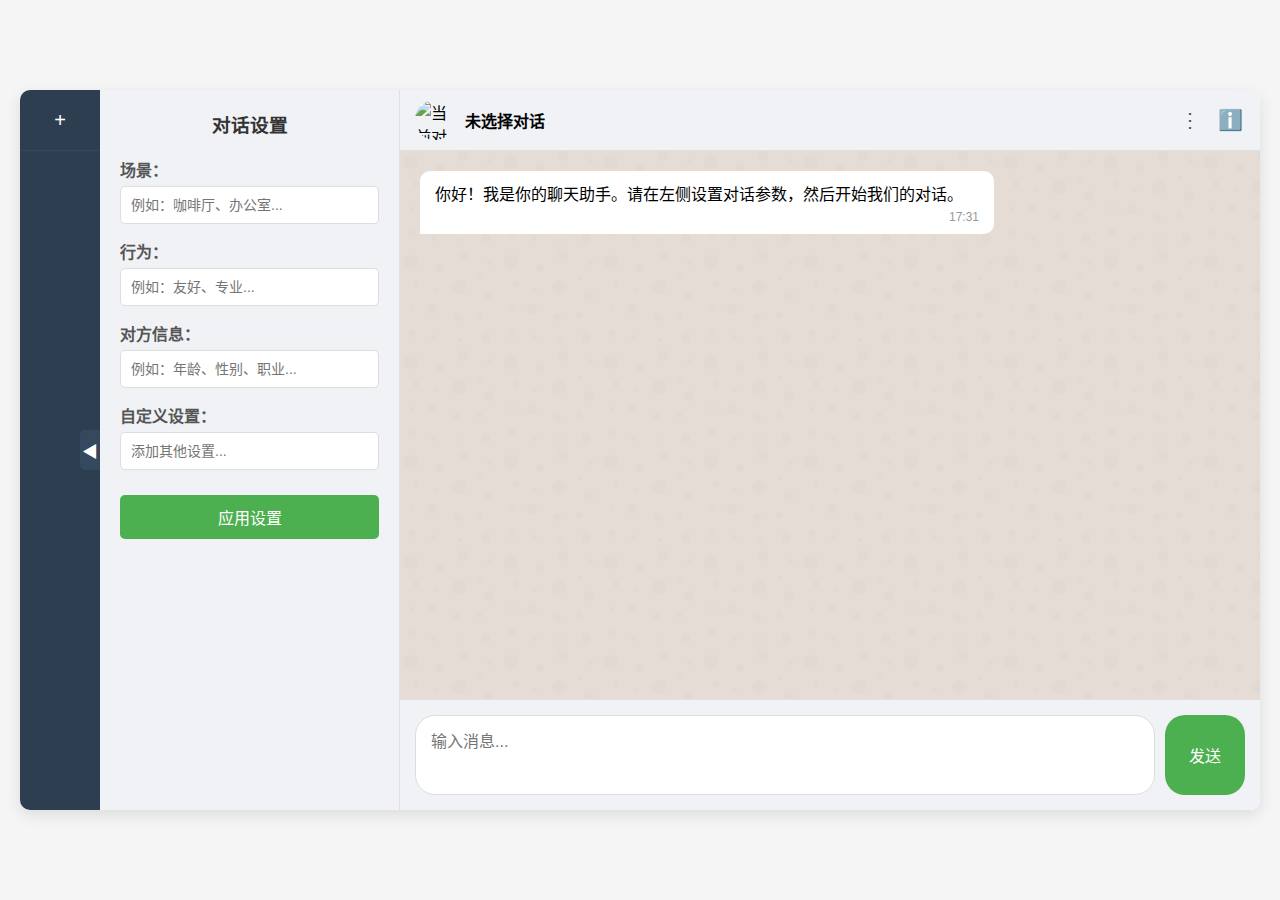
==== chat-interface.html @ cf17457c "Add files via upload" ====
<!DOCTYPE html>
<html lang="zh-CN">
<head>
    <meta charset="UTF-8">
    <meta name="viewport" content="width=device-width, initial-scale=1.0">
    <title>聊天界面</title>
    <link rel="stylesheet" href="chat-interface.css">
</head>
<body>
    <div class="app-container">
        <!-- 对话列表侧边栏 -->
        <div class="conversations-sidebar" id="conversations-sidebar">
            <div class="sidebar-header">
                <h3>对话列表</h3>
                <button id="new-conversation-btn" class="icon-button" title="新建对话">+</button>
            </div>
            
            <div class="conversations-list" id="conversations-list">
                <!-- 对话列表将在这里动态添加 -->
            </div>
            
            <div class="sidebar-toggle" id="sidebar-toggle">
                <span class="toggle-icon">◀</span>
            </div>
        </div>

        <!-- 主聊天区域 -->
        <div class="chat-container">
            <!-- 对话详情面板 (默认隐藏) -->
            <div class="conversation-details" id="conversation-details">
                <div class="details-header">
                    <button class="back-button" id="details-back-button">返回</button>
                    <h3>对话详情</h3>
                </div>
                <div class="details-content">
                    <div class="avatar-container">
                        <img id="details-avatar" src="default-avatar.png" alt="头像">
                        <button id="change-avatar-btn" class="small-button">更换头像</button>
                        <input type="file" id="avatar-upload" accept="image/*" style="display: none;">
                    </div>
                    <div class="details-info">
                        <div class="info-item">
                            <label for="details-name">名称：</label>
                            <input type="text" id="details-name">
                        </div>
                        <div class="info-item">
                            <label for="details-note">备注：</label>
                            <textarea id="details-note" rows="3"></textarea>
                        </div>
                    </div>
                    <button id="save-details-btn" class="primary-button">保存</button>
                    <button id="continue-chat-btn" class="primary-button">继续聊天</button>
                    <button id="delete-conversation-btn" class="danger-button">删除联系人</button>
                </div>
            </div>

            <div class="settings-panel">
                <h3>对话设置</h3>
                <div class="setting-item">
                    <label for="scene">场景：</label>
                    <input type="text" id="scene" placeholder="例如：咖啡厅、办公室...">
                </div>
                <div class="setting-item">
                    <label for="behavior">行为：</label>
                    <input type="text" id="behavior" placeholder="例如：友好、专业...">
                </div>
                <div class="setting-item">
                    <label for="partner-info">对方信息：</label>
                    <input type="text" id="partner-info" placeholder="例如：年龄、性别、职业...">
                </div>
                <div class="setting-item">
                    <label for="custom-setting">自定义设置：</label>
                    <input type="text" id="custom-setting" placeholder="添加其他设置...">
                </div>
                <button id="apply-settings">应用设置</button>
            </div>

            <div class="chat-area">
                <div class="chat-header" id="chat-header">
                    <div class="current-conversation-info">
                        <img id="current-avatar" src="default-avatar.png" alt="当前对话头像">
                        <span id="current-name">未选择对话</span>
                    </div>
                    <div class="chat-header-actions">
                        <button id="message-actions-btn" class="icon-button" title="消息操作">⋮</button>
                        <div class="message-actions-dropdown" id="message-actions-dropdown">
                            <div class="dropdown-item" id="select-messages-btn">选择消息</div>
                            <div class="dropdown-item" id="clear-all-messages-btn">清空所有消息</div>
                        </div>
                        <button id="view-details-btn" class="icon-button" title="查看详情">ℹ️</button>
                    </div>
                </div>
                
                <div class="chat-messages" id="chat-messages">
                    <!-- 消息将在这里动态添加 -->
                </div>
                
                <div class="message-selection-toolbar" id="message-selection-toolbar">
                    <span id="selected-count">已选择 0 条消息</span>
                    <button id="delete-selected-btn" class="small-button danger-button">删除所选</button>
                    <button id="cancel-selection-btn" class="small-button">取消</button>
                </div>
                
                <div class="chat-input-container">
                    <textarea id="message-input" placeholder="输入消息..." rows="3"></textarea>
                    <button id="send-button">发送</button>
                </div>
            </div>
        </div>
    </div>

    <!-- 新建对话模态框 -->
    <div class="modal" id="new-conversation-modal">
        <div class="modal-content">
            <div class="modal-header">
                <h3>新建对话</h3>
                <span class="close-modal" id="close-new-conversation-modal">&times;</span>
            </div>
            <div class="modal-body">
                <div class="form-group">
                    <label for="new-conversation-name">名称：</label>
                    <input type="text" id="new-conversation-name" placeholder="输入对话名称">
                </div>
                <div class="form-group">
                    <label for="new-conversation-avatar">头像：</label>
                    <div class="avatar-preview">
                        <img id="new-avatar-preview" src="default-avatar.png" alt="头像预览">
                        <button id="select-avatar-btn" class="small-button">选择头像</button>
                        <input type="file" id="new-avatar-upload" accept="image/*" style="display: none;">
                    </div>
                </div>
                <div class="form-group">
                    <label for="new-conversation-note">备注：</label>
                    <textarea id="new-conversation-note" rows="3" placeholder="添加备注信息（可选）"></textarea>
                </div>
            </div>
            <div class="modal-footer">
                <button id="create-conversation-btn" class="primary-button">创建</button>
                <button id="cancel-create-btn" class="secondary-button">取消</button>
            </div>
        </div>
    </div>

    <!-- 确认删除对话模态框 -->
    <div class="modal" id="confirm-delete-modal">
        <div class="modal-content">
            <div class="modal-header">
                <h3>确认删除</h3>
                <span class="close-modal" id="close-confirm-modal">&times;</span>
            </div>
            <div class="modal-body">
                <p id="confirm-delete-message">确定要删除此联系人吗？此操作将删除所有相关信息，且不可恢复。</p>
            </div>
            <div class="modal-footer">
                <button id="confirm-delete-btn" class="danger-button">删除</button>
                <button id="cancel-delete-btn" class="secondary-button">取消</button>
            </div>
        </div>
    </div>

    <script src="chat-interface.js"></script>
</body>
</html>
---- chat-interface.css ----
* {
    margin: 0;
    padding: 0;
    box-sizing: border-box;
    font-family: 'Arial', sans-serif;
}

body {
    background-color: #f5f5f5;
    display: flex;
    justify-content: center;
    align-items: center;
    min-height: 100vh;
    padding: 20px;
}

/* 应用容器 */
.app-container {
    display: flex;
    width: 100%;
    max-width: 1400px;
    height: 80vh;
    background-color: #fff;
    border-radius: 10px;
    box-shadow: 0 5px 15px rgba(0, 0, 0, 0.1);
    overflow: hidden;
}

/* 对话列表侧边栏 */
.conversations-sidebar {
    width: 80px;
    background-color: #2c3e50;
    color: white;
    position: relative;
    transition: width 0.3s ease;
    overflow: hidden;
}

.conversations-sidebar.expanded {
    width: 250px;
}

.sidebar-header {
    padding: 15px;
    display: flex;
    justify-content: space-between;
    align-items: center;
    border-bottom: 1px solid #34495e;
}

.sidebar-header h3 {
    display: none;
    margin: 0;
}

.conversations-sidebar.expanded .sidebar-header h3 {
    display: block;
}

.conversations-list {
    overflow-y: auto;
    height: calc(100% - 60px);
}

.conversation-item {
    display: flex;
    align-items: center;
    padding: 10px 15px;
    cursor: pointer;
    transition: background-color 0.2s;
    border-bottom: 1px solid #34495e;
    position: relative;
}

.conversation-item:hover {
    background-color: #34495e;
}

.conversation-item.active {
    background-color: #3498db;
}

.conversation-avatar {
    width: 50px;
    height: 50px;
    border-radius: 50%;
    object-fit: cover;
    border: 2px solid #fff;
}

.conversation-info {
    margin-left: 10px;
    display: none;
    white-space: nowrap;
    overflow: hidden;
    text-overflow: ellipsis;
    flex: 1;
}

.conversations-sidebar.expanded .conversation-info {
    display: block;
}

.conversation-name {
    font-weight: bold;
    font-size: 16px;
}

.conversation-note {
    font-size: 12px;
    color: #ecf0f1;
    margin-top: 3px;
}

.sidebar-toggle {
    position: absolute;
    right: 0;
    top: 50%;
    transform: translateY(-50%);
    width: 20px;
    height: 40px;
    background-color: #34495e;
    display: flex;
    justify-content: center;
    align-items: center;
    cursor: pointer;
    border-top-left-radius: 5px;
    border-bottom-left-radius: 5px;
}

.toggle-icon {
    color: white;
    transition: transform 0.3s;
}

.conversations-sidebar.expanded .toggle-icon {
    transform: rotate(180deg);
}

/* 聊天容器 */
.chat-container {
    flex: 1;
    display: flex;
    position: relative;
    background-color: #fff;
}

/* 对话详情面板 */
.conversation-details {
    position: absolute;
    top: 0;
    left: 0;
    width: 100%;
    height: 100%;
    background-color: #fff;
    z-index: 10;
    display: none;
    flex-direction: column;
}

.details-header {
    padding: 15px;
    background-color: #f0f2f5;
    display: flex;
    align-items: center;
    border-bottom: 1px solid #e0e0e0;
}

.back-button {
    background: none;
    border: none;
    color: #3498db;
    cursor: pointer;
    font-size: 16px;
    margin-right: 15px;
}

.details-content {
    padding: 20px;
    display: flex;
    flex-direction: column;
    align-items: center;
    overflow-y: auto;
}

.avatar-container {
    display: flex;
    flex-direction: column;
    align-items: center;
    margin-bottom: 20px;
}

#details-avatar {
    width: 100px;
    height: 100px;
    border-radius: 50%;
    object-fit: cover;
    margin-bottom: 10px;
    border: 3px solid #3498db;
}

.details-info {
    width: 100%;
    max-width: 400px;
}

.info-item {
    margin-bottom: 15px;
}

.info-item label {
    display: block;
    margin-bottom: 5px;
    color: #555;
    font-weight: bold;
}

.info-item input, 
.info-item textarea {
    width: 100%;
    padding: 10px;
    border: 1px solid #ddd;
    border-radius: 5px;
    font-size: 14px;
}

/* 设置面板样式 */
.settings-panel {
    width: 300px;
    background-color: #f0f2f5;
    padding: 20px;
    border-right: 1px solid #e0e0e0;
    overflow-y: auto;
}

.settings-panel h3 {
    margin-bottom: 20px;
    color: #333;
    text-align: center;
}

.setting-item {
    margin-bottom: 15px;
}

.setting-item label {
    display: block;
    margin-bottom: 5px;
    color: #555;
    font-weight: bold;
}

.setting-item input {
    width: 100%;
    padding: 10px;
    border: 1px solid #ddd;
    border-radius: 5px;
    font-size: 14px;
}

#apply-settings {
    width: 100%;
    padding: 10px;
    background-color: #4CAF50;
    color: white;
    border: none;
    border-radius: 5px;
    cursor: pointer;
    font-size: 16px;
    margin-top: 10px;
    transition: background-color 0.3s;
}

#apply-settings:hover {
    background-color: #45a049;
}

/* 聊天区域样式 */
.chat-area {
    flex: 1;
    display: flex;
    flex-direction: column;
    background-color: #fff;
    position: relative;
}

/* 聊天头部 */
.chat-header {
    padding: 10px 15px;
    background-color: #f0f2f5;
    border-bottom: 1px solid #e0e0e0;
    display: flex;
    justify-content: space-between;
    align-items: center;
}

.current-conversation-info {
    display: flex;
    align-items: center;
}

#current-avatar {
    width: 40px;
    height: 40px;
    border-radius: 50%;
    object-fit: cover;
    margin-right: 10px;
}

#current-name {
    font-weight: bold;
    font-size: 16px;
}

.chat-header-actions {
    display: flex;
    align-items: center;
    position: relative;
}

.message-actions-dropdown {
    position: absolute;
    top: 100%;
    right: 0;
    background-color: white;
    border: 1px solid #e0e0e0;
    border-radius: 5px;
    box-shadow: 0 3px 10px rgba(0, 0, 0, 0.1);
    z-index: 5;
    min-width: 150px;
    display: none;
}

.message-actions-dropdown.show {
    display: block;
}

.dropdown-item {
    padding: 10px 15px;
    cursor: pointer;
    transition: background-color 0.2s;
}

.dropdown-item:hover {
    background-color: #f5f5f5;
}

.chat-messages {
    flex: 1;
    padding: 20px;
    overflow-y: auto;
    background-color: #e5ddd5;
    background-image: url("data:image/svg+xml,%3Csvg width='100' height='100' viewBox='0 0 100 100' xmlns='http://www.w3.org/2000/svg'%3E%3Cpath d='M11 18c3.866 0 7-3.134 7-7s-3.134-7-7-7-7 3.134-7 7 3.134 7 7 7zm48 25c3.866 0 7-3.134 7-7s-3.134-7-7-7-7 3.134-7 7 3.134 7 7 7zm-43-7c1.657 0 3-1.343 3-3s-1.343-3-3-3-3 1.343-3 3 1.343 3 3 3zm63 31c1.657 0 3-1.343 3-3s-1.343-3-3-3-3 1.343-3 3 1.343 3 3 3zM34 90c1.657 0 3-1.343 3-3s-1.343-3-3-3-3 1.343-3 3 1.343 3 3 3zm56-76c1.657 0 3-1.343 3-3s-1.343-3-3-3-3 1.343-3 3 1.343 3 3 3zM12 86c2.21 0 4-1.79 4-4s-1.79-4-4-4-4 1.79-4 4 1.79 4 4 4zm28-65c2.21 0 4-1.79 4-4s-1.79-4-4-4-4 1.79-4 4 1.79 4 4 4zm23-11c2.76 0 5-2.24 5-5s-2.24-5-5-5-5 2.24-5 5 2.24 5 5 5zm-6 60c2.21 0 4-1.79 4-4s-1.79-4-4-4-4 1.79-4 4 1.79 4 4 4zm29 22c2.76 0 5-2.24 5-5s-2.24-5-5-5-5 2.24-5 5 2.24 5 5 5zM32 63c2.76 0 5-2.24 5-5s-2.24-5-5-5-5 2.24-5 5 2.24 5 5 5zm57-13c2.76 0 5-2.24 5-5s-2.24-5-5-5-5 2.24-5 5 2.24 5 5 5zm-9-21c1.105 0 2-.895 2-2s-.895-2-2-2-2 .895-2 2 .895 2 2 2zM60 91c1.105 0 2-.895 2-2s-.895-2-2-2-2 .895-2 2 .895 2 2 2zM35 41c1.105 0 2-.895 2-2s-.895-2-2-2-2 .895-2 2 .895 2 2 2zM12 60c1.105 0 2-.895 2-2s-.895-2-2-2-2 .895-2 2 .895 2 2 2z' fill='%23bbb' fill-opacity='0.1' fill-rule='evenodd'/%3E%3C/svg%3E");
}

.message {
    max-width: 70%;
    margin-bottom: 15px;
    padding: 10px 15px;
    border-radius: 10px;
    position: relative;
    word-wrap: break-word;
    animation: fadeIn 0.3s ease;
    transition: background-color 0.2s;
}

.message.selectable {
    cursor: pointer;
}

.message.selectable:hover {
    opacity: 0.9;
}

.message.selected {
    border: 2px solid #3498db;
}

.message-checkbox {
    position: absolute;
    top: 10px;
    right: 10px;
    display: none;
    width: 20px;
    height: 20px;
}

.message.selectable .message-checkbox {
    display: block;
}

@keyframes fadeIn {
    from { opacity: 0; transform: translateY(10px); }
    to { opacity: 1; transform: translateY(0); }
}

.message-sent {
    background-color: #dcf8c6;
    margin-left: auto;
    border-bottom-right-radius: 0;
}

.message-received {
    background-color: #fff;
    margin-right: auto;
    border-bottom-left-radius: 0;
}

.message-time {
    font-size: 12px;
    color: #999;
    margin-top: 5px;
    text-align: right;
}

.message-selection-toolbar {
    display: none;
    padding: 10px 15px;
    background-color: #f0f2f5;
    border-top: 1px solid #e0e0e0;
    align-items: center;
    justify-content: space-between;
}

.message-selection-toolbar.show {
    display: flex;
}

#selected-count {
    font-size: 14px;
    color: #555;
}

.chat-input-container {
    display: flex;
    padding: 15px;
    background-color: #f0f2f5;
    border-top: 1px solid #e0e0e0;
}

#message-input {
    flex: 1;
    padding: 12px 15px;
    border: 1px solid #ddd;
    border-radius: 20px;
    resize: none;
    font-size: 16px;
    outline: none;
    transition: border-color 0.3s;
}

#message-input:focus {
    border-color: #4CAF50;
}

#send-button {
    width: 80px;
    margin-left: 10px;
    background-color: #4CAF50;
    color: white;
    border: none;
    border-radius: 20px;
    cursor: pointer;
    font-size: 16px;
    transition: background-color 0.3s;
}

#send-button:hover {
    background-color: #45a049;
}

/* 按钮样式 */
.icon-button {
    background: none;
    border: none;
    font-size: 20px;
    cursor: pointer;
    color: white;
    width: 30px;
    height: 30px;
    display: flex;
    justify-content: center;
    align-items: center;
    border-radius: 50%;
    transition: background-color 0.2s;
    margin-left: 10px;
}

.icon-button:hover {
    background-color: rgba(255, 255, 255, 0.2);
}

#view-details-btn, #message-actions-btn {
    color: #555;
}

#view-details-btn:hover, #message-actions-btn:hover {
    background-color: rgba(0, 0, 0, 0.1);
}

.small-button {
    padding: 5px 10px;
    background-color: #3498db;
    color: white;
    border: none;
    border-radius: 3px;
    cursor: pointer;
    font-size: 14px;
    margin-top: 5px;
    margin-left: 5px;
}

.small-button:hover {
    background-color: #2980b9;
}

.primary-button {
    padding: 10px 20px;
    background-color: #3498db;
    color: white;
    border: none;
    border-radius: 5px;
    cursor: pointer;
    font-size: 16px;
    margin-top: 15px;
    width: 100%;
    max-width: 400px;
}

.primary-button:hover {
    background-color: #2980b9;
}

.secondary-button {
    padding: 10px 20px;
    background-color: #95a5a6;
    color: white;
    border: none;
    border-radius: 5px;
    cursor: pointer;
    font-size: 16px;
    margin-top: 10px;
    width: 100%;
    max-width: 400px;
}

.secondary-button:hover {
    background-color: #7f8c8d;
}

.danger-button {
    padding: 10px 20px;
    background-color: #e74c3c;
    color: white;
    border: none;
    border-radius: 5px;
    cursor: pointer;
    font-size: 16px;
    margin-top: 15px;
    width: 100%;
    max-width: 400px;
}

.danger-button:hover {
    background-color: #c0392b;
}

.small-button.danger-button {
    background-color: #e74c3c;
    margin-top: 0;
}

.small-button.danger-button:hover {
    background-color: #c0392b;
}

/* 模态框样式 */
.modal {
    display: none;
    position: fixed;
    top: 0;
    left: 0;
    width: 100%;
    height: 100%;
    background-color: rgba(0, 0, 0, 0.5);
    z-index: 100;
    justify-content: center;
    align-items: center;
}

.modal-content {
    background-color: white;
    border-radius: 10px;
    width: 90%;
    max-width: 500px;
    max-height: 90vh;
    overflow-y: auto;
    box-shadow: 0 5px 15px rgba(0, 0, 0, 0.3);
}

.modal-header {
    padding: 15px;
    display: flex;
    justify-content: space-between;
    align-items: center;
    border-bottom: 1px solid #e0e0e0;
}

.modal-header h3 {
    margin: 0;
}

.close-modal {
    font-size: 24px;
    cursor: pointer;
    color: #555;
}

.modal-body {
    padding: 20px;
}

.modal-footer {
    padding: 15px;
    display: flex;
    flex-direction: column;
    align-items: center;
    border-top: 1px solid #e0e0e0;
}

.form-group {
    margin-bottom: 20px;
}

.form-group label {
    display: block;
    margin-bottom: 5px;
    font-weight: bold;
    color: #555;
}

.avatar-preview {
    display: flex;
    flex-direction: column;
    align-items: center;
}

#new-avatar-preview {
    width: 80px;
    height: 80px;
    border-radius: 50%;
    object-fit: cover;
    margin-bottom: 10px;
    border: 2px solid #3498db;
}

/* 响应式设计 */
@media (max-width: 768px) {
    .app-container {
        flex-direction: column;
        height: 90vh;
    }
    
    .conversations-sidebar {
        width: 100%;
        height: 60px;
        display: flex;
        flex-direction: row;
    }
    
    .conversations-sidebar.expanded {
        height: 250px;
    }
    
    .sidebar-header {
        width: 60px;
        border-right: 1px solid #34495e;
        border-bottom: none;
    }
    
    .conversations-list {
        display: flex;
        flex-wrap: wrap;
        height: auto;
        width: calc(100% - 60px);
    }
    
    .conversation-item {
        width: 60px;
        height: 60px;
        justify-content: center;
        padding: 5px;
        border-right: 1px solid #34495e;
        border-bottom: none;
    }
    
    .conversation-avatar {
        width: 40px;
        height: 40px;
    }
    
    .conversations-sidebar.expanded .conversation-item {
        width: 100%;
        height: auto;
        justify-content: flex-start;
    }
    
    .sidebar-toggle {
        display: none;
    }
    
    .settings-panel {
        width: 100%;
        max-height: 40%;
        border-right: none;
        border-bottom: 1px solid #e0e0e0;
    }
    
    .message {
        max-width: 85%;
    }
    
    .message-selection-toolbar {
        flex-direction: column;
        align-items: stretch;
    }
    
    .message-selection-toolbar button {
        margin-top: 5px;
    }
    
    #selected-count {
        margin-bottom: 5px;
    }
}
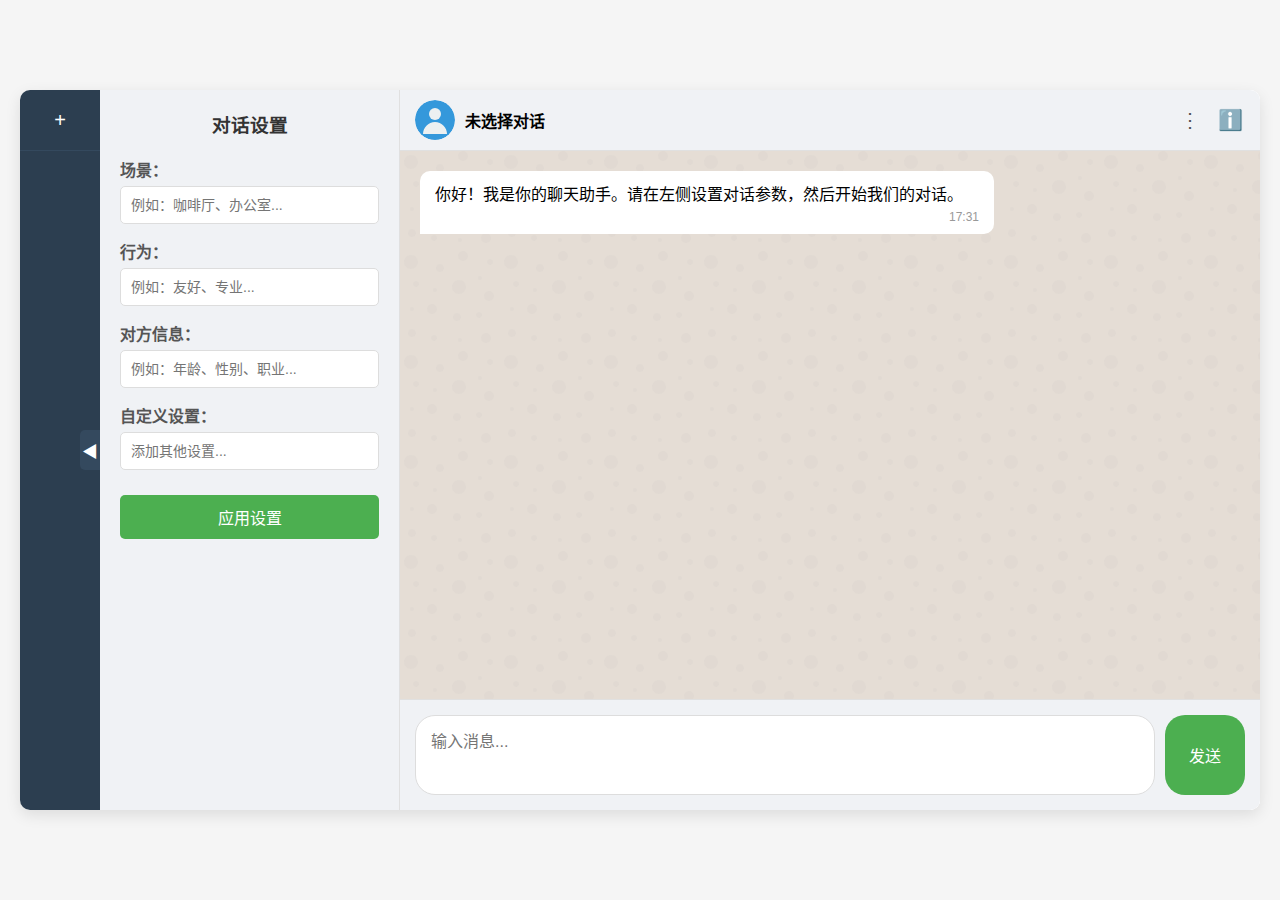
==== commit c7bda696: "chat-interface.html" ====
--- a/chat-interface.html
+++ b/chat-interface.html
@@ -34,7 +34,7 @@
                 </div>
                 <div class="details-content">
                     <div class="avatar-container">
-                        <img id="details-avatar" src="default-avatar.png" alt="头像">
+                        <img id="details-avatar" src="default-avatar.svg" alt="头像">
                         <button id="change-avatar-btn" class="small-button">更换头像</button>
                         <input type="file" id="avatar-upload" accept="image/*" style="display: none;">
                     </div>
@@ -78,7 +78,7 @@
             <div class="chat-area">
                 <div class="chat-header" id="chat-header">
                     <div class="current-conversation-info">
-                        <img id="current-avatar" src="default-avatar.png" alt="当前对话头像">
+                        <img id="current-avatar" src="default-avatar.svg" alt="当前对话头像">
                         <span id="current-name">未选择对话</span>
                     </div>
                     <div class="chat-header-actions">
@@ -124,7 +124,7 @@
                 <div class="form-group">
                     <label for="new-conversation-avatar">头像：</label>
                     <div class="avatar-preview">
-                        <img id="new-avatar-preview" src="default-avatar.png" alt="头像预览">
+                        <img id="new-avatar-preview" src="default-avatar.svg" alt="头像预览">
                         <button id="select-avatar-btn" class="small-button">选择头像</button>
                         <input type="file" id="new-avatar-upload" accept="image/*" style="display: none;">
                     </div>
@@ -160,4 +160,4 @@
 
     <script src="chat-interface.js"></script>
 </body>
-</html> +</html> 
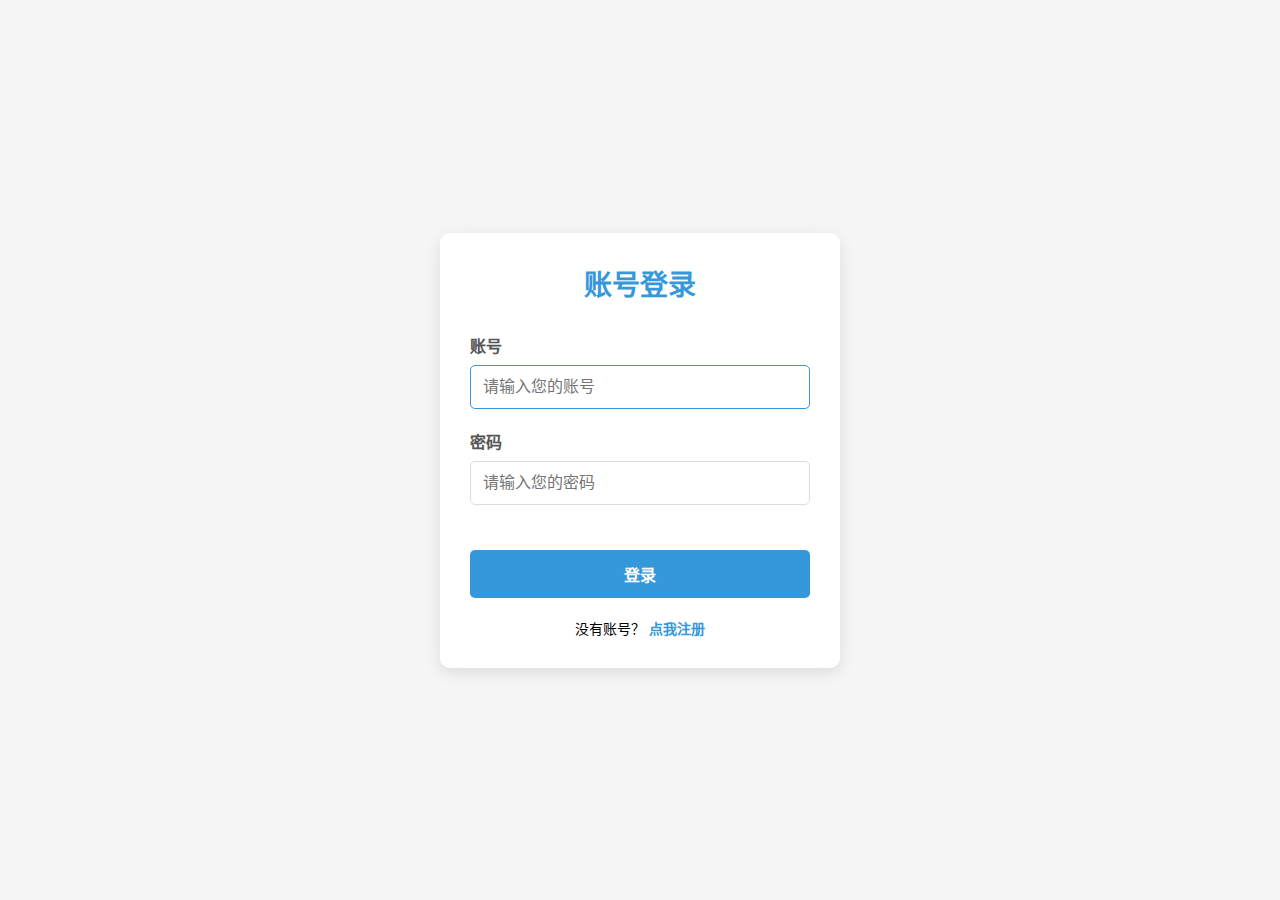
==== commit 26e79374: "Add files via upload" ====
--- a/chat-interface.html
+++ b/chat-interface.html
@@ -2,11 +2,62 @@
 <html lang="zh-CN">
 <head>
     <meta charset="UTF-8">
-    <meta name="viewport" content="width=device-width, initial-scale=1.0">
+    <meta name="viewport" content="width=device-width, initial-scale=1.0, maximum-scale=1.0, user-scalable=no">
     <title>聊天界面</title>
     <link rel="stylesheet" href="chat-interface.css">
+    <style>
+        /* 用户信息区域样式 */
+        .user-info {
+            position: absolute;
+            top: 10px;
+            right: 10px;
+            display: flex;
+            align-items: center;
+            gap: 10px;
+            background-color: rgba(255, 255, 255, 0.9);
+            padding: 5px 10px;
+            border-radius: 20px;
+            box-shadow: 0 2px 5px rgba(0, 0, 0, 0.1);
+            z-index: 100;
+        }
+        
+        .user-info span {
+            font-size: 14px;
+            color: #2c3e50;
+            font-weight: bold;
+        }
+        
+        .logout-btn {
+            background-color: #e74c3c;
+            color: white;
+            border: none;
+            border-radius: 15px;
+            padding: 3px 8px;
+            font-size: 12px;
+            cursor: pointer;
+            transition: background-color 0.3s;
+        }
+        
+        .logout-btn:hover {
+            background-color: #c0392b;
+        }
+        
+        @media (max-width: 768px) {
+            .user-info {
+                top: 5px;
+                right: 5px;
+                padding: 3px 8px;
+            }
+        }
+    </style>
 </head>
 <body>
+    <!-- 用户信息区域 -->
+    <div class="user-info" id="user-info">
+        <span id="user-nickname">未登录</span>
+        <button class="logout-btn" id="logout-btn">登出</button>
+    </div>
+
     <div class="app-container">
         <!-- 对话列表侧边栏 -->
         <div class="conversations-sidebar" id="conversations-sidebar">
@@ -158,6 +209,34 @@
         </div>
     </div>
 
+    <script>
+        // 添加登出功能
+        document.addEventListener('DOMContentLoaded', function() {
+            const logoutBtn = document.getElementById('logout-btn');
+            const userNickname = document.getElementById('user-nickname');
+            
+            // 获取当前用户信息
+            try {
+                const savedUser = localStorage.getItem('chatAppCurrentUser');
+                if (savedUser) {
+                    const user = JSON.parse(savedUser);
+                    userNickname.textContent = user.nickname || user.username;
+                }
+            } catch (error) {
+                console.error('获取用户信息失败:', error);
+            }
+            
+            // 添加登出事件
+            logoutBtn.addEventListener('click', function() {
+                // 移除当前用户信息
+                localStorage.removeItem('chatAppCurrentUser');
+                
+                // 跳转到登录页面
+                window.location.href = 'login.html';
+            });
+        });
+    </script>
+
     <script src="chat-interface.js"></script>
 </body>
-</html> 
+</html> --- a/chat-interface.css
+++ b/chat-interface.css
@@ -34,6 +34,7 @@
     position: relative;
     transition: width 0.3s ease;
     overflow: hidden;
+    z-index: 10;
 }
 
 .conversations-sidebar.expanded {
@@ -663,35 +664,50 @@
     
     .conversations-sidebar {
         width: 100%;
-        height: 60px;
+        height: 70px;
+        overflow-x: auto;
         display: flex;
         flex-direction: row;
     }
     
     .conversations-sidebar.expanded {
-        height: 250px;
+        width: 100%;
+        height: auto;
+        max-height: 50vh;
+        flex-direction: column;
     }
     
     .sidebar-header {
-        width: 60px;
+        width: auto;
+        min-width: 120px;
+        border-bottom: none;
         border-right: 1px solid #34495e;
-        border-bottom: none;
     }
     
     .conversations-list {
         display: flex;
-        flex-wrap: wrap;
-        height: auto;
-        width: calc(100% - 60px);
+        height: 100%;
+        width: calc(100% - 120px);
+        overflow-x: auto;
+        overflow-y: hidden;
+    }
+    
+    .conversations-sidebar.expanded .conversations-list {
+        flex-direction: column;
+        overflow-y: auto;
+        overflow-x: hidden;
+        width: 100%;
+        height: calc(100% - 70px);
     }
     
     .conversation-item {
-        width: 60px;
-        height: 60px;
+        width: 70px;
+        height: 100%;
+        flex-direction: column;
         justify-content: center;
-        padding: 5px;
+        border-bottom: none;
         border-right: 1px solid #34495e;
-        border-bottom: none;
+        flex-shrink: 0;
     }
     
     .conversation-avatar {
@@ -699,14 +715,84 @@
         height: 40px;
     }
     
-    .conversations-sidebar.expanded .conversation-item {
+    .conversations-sidebar.expanded .conversation-info {
+        display: block;
+        margin-left: 0;
+        margin-top: 5px;
+        text-align: center;
+    }
+    
+    .conversation-info {
+        margin-left: 0;
+        margin-top: 5px;
+        text-align: center;
+        white-space: nowrap;
         width: 100%;
+    }
+    
+    .conversation-name {
+        font-size: 12px;
+    }
+    
+    .conversation-note {
+        display: none;
+    }
+    
+    .sidebar-toggle {
+        position: absolute;
+        bottom: 0;
+        right: 15px;
+        width: 30px;
+        height: 30px;
+        display: flex;
+        justify-content: center;
+        align-items: center;
+        background-color: #3498db;
+        color: white;
+        border-radius: 50%;
+        cursor: pointer;
+        z-index: 10;
+        transform: rotate(90deg);
+    }
+    
+    .conversations-sidebar.expanded .sidebar-toggle .toggle-icon {
+        transform: rotate(180deg);
+    }
+    
+    .toggle-icon {
+        display: inline-block;
+        transform: rotate(0deg);
+    }
+    
+    .chat-container {
+        width: 100%;
+        max-width: 100%;
+        height: calc(100% - 70px);
+    }
+    
+    .conversations-sidebar.expanded + .chat-container {
+        height: calc(100% - 50vh);
+    }
+    
+    .chat-area {
+        display: flex;
+        flex-direction: column;
+        width: 100%;
+        height: 100%;
+    }
+    
+    .chat-messages {
+        height: calc(100% - 120px);
+    }
+    
+    .chat-input-container {
         height: auto;
-        justify-content: flex-start;
-    }
-    
-    .sidebar-toggle {
-        display: none;
+        min-height: 80px;
+        padding: 10px;
+    }
+    
+    .chat-input-container textarea {
+        max-height: 80px;
     }
     
     .settings-panel {
@@ -732,4 +818,102 @@
     #selected-count {
         margin-bottom: 5px;
     }
+    
+    /* 模态框响应式调整 */
+    .modal-content {
+        width: 95%;
+        max-width: 95%;
+        max-height: 80vh;
+        overflow-y: auto;
+    }
+    
+    /* 对话详情面板响应式调整 */
+    .conversation-details {
+        width: 100%;
+        left: 0;
+    }
+    
+    .conversation-details .details-content {
+        padding: 10px;
+    }
+    
+    .avatar-container {
+        flex-direction: column;
+    }
+    
+    /* 触摸优化 */
+    button, .conversation-item, .dropdown-item, .icon-button {
+        min-height: 44px;
+        min-width: 44px;
+    }
+}
+
+/* 超小屏幕设备 */
+@media screen and (max-width: 480px) {
+    body {
+        padding: 0;
+    }
+    
+    .app-container {
+        border-radius: 0;
+        height: 100vh;
+        max-height: 100vh;
+    }
+    
+    .conversations-sidebar {
+        height: 60px;
+    }
+    
+    .chat-container {
+        height: calc(100% - 60px);
+    }
+    
+    .conversation-avatar {
+        width: 35px;
+        height: 35px;
+    }
+    
+    .conversation-item {
+        width: 60px;
+        padding: 5px;
+    }
+    
+    .sidebar-header {
+        min-width: 100px;
+        padding: 10px;
+    }
+    
+    .chat-header {
+        padding: 10px;
+    }
+    
+    .chat-input-container {
+        padding: 5px;
+        min-height: 70px;
+    }
+    
+    .message-bubble {
+        padding: 8px 12px;
+    }
+    
+    .form-group {
+        margin-bottom: 10px;
+    }
+    
+    /* 确保输入区域不会被键盘遮挡 */
+    .chat-input-container {
+        position: relative;
+        z-index: 5;
+    }
+}
+
+/* 响应式样式 */
+@media screen and (max-width: 1024px) {
+    .app-container {
+        height: 90vh;
+    }
+    
+    .settings-panel {
+        width: 40%;
+    }
 } 